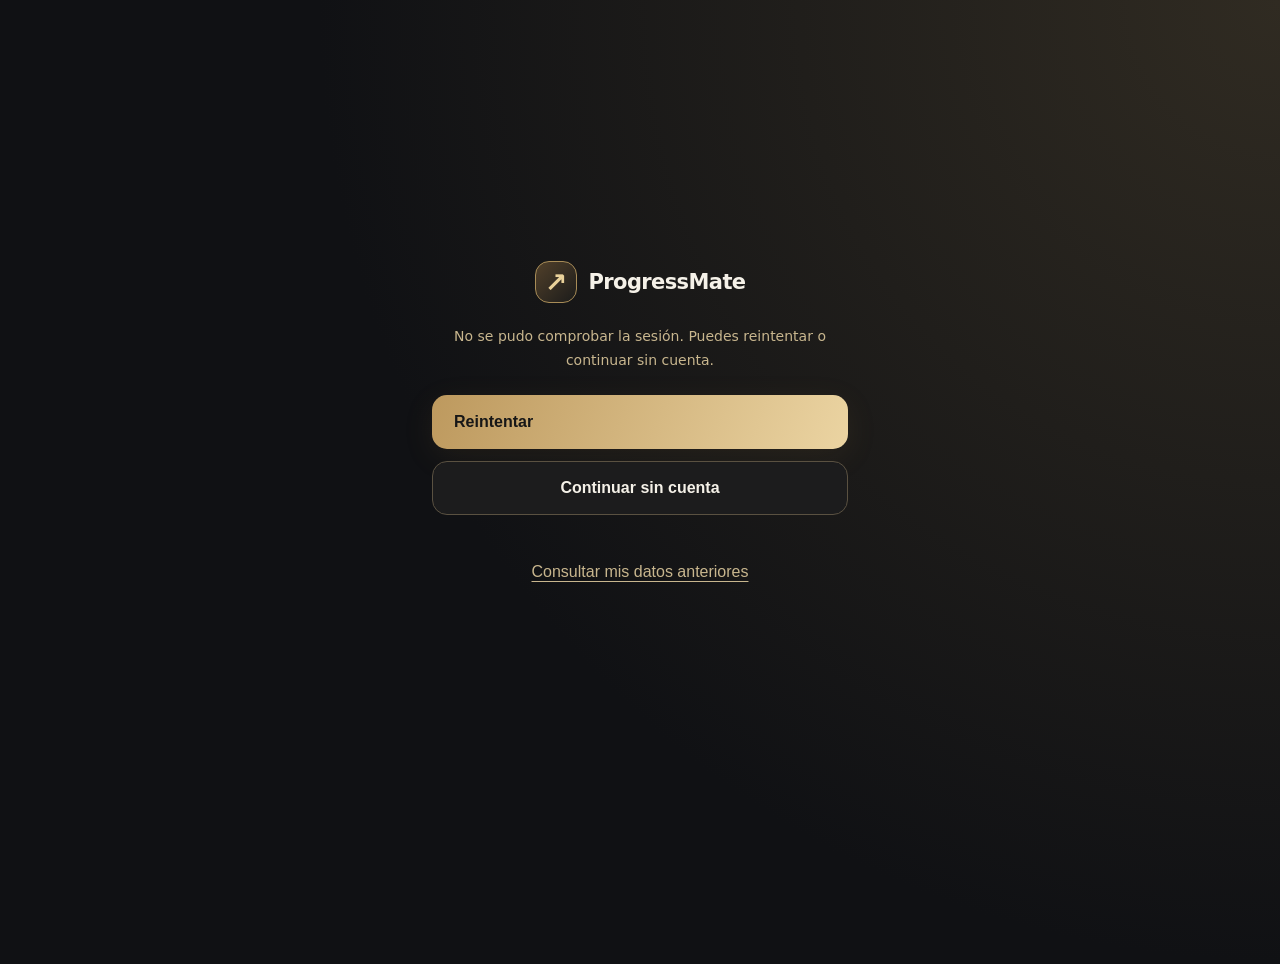
==== mi_progreso_diario.html @ 81c8f448 "v0.17.2 Comprobar sesión antes de mostrar la bienvenida" ====
<!DOCTYPE html>
<html lang="es">
<head>
  <meta charset="UTF-8">
  <meta name="viewport" content="width=device-width, initial-scale=1, viewport-fit=cover">
  <title>Mi progreso diario 🚀 — Hábitos y objetivos</title>
  <meta name="theme-color" content="#101114">
  <meta name="apple-mobile-web-app-capable" content="yes">
  <meta name="apple-mobile-web-app-title" content="Mi Progreso Diario">
  <link rel="manifest" href="./manifest.webmanifest">
  <link rel="apple-touch-icon" sizes="180x180" href="./icons/apple-touch-icon.png">
  <link rel="icon" type="image/png" sizes="192x192" href="./icons/icon-192.png">
  <script src="./user-storage.js"></script>
  <script src="./migration-ui.js" defer></script>
  <script src="./habit-sync.js" defer></script>
  <script src="./pwa.js" defer></script>
  <style>
    :root {font-family: system-ui,-apple-system,BlinkMacSystemFont,"Segoe UI",sans-serif;color-scheme:dark; background:#0b1220;color:#edf2ff}
    * {box-sizing:border-box} body{margin:0;min-height:100vh;background:radial-gradient(circle at top right,#1c3155 0%,#0b1220 55%);padding:36px 16px} main{max-width:700px;margin:auto}
    .eyebrow{color:#ffcc00;letter-spacing:.13em;text-transform:uppercase;font-size:12px;font-weight:700} h1{font-size:clamp(28px,5vw,42px);margin:6px 0 8px} .sub{color:#a9b7ce;margin:0 0 24px} .card{background:#141f34;border:1px solid #293954;border-radius:20px;padding:22px;margin-bottom:18px;box-shadow:0 16px 40px #0002}
    .head{display:flex;align-items:center;justify-content:space-between;gap:12px;flex-wrap:wrap} h2{font-size:18px;margin:0 0 14px} .big{font-size:30px;font-weight:800;margin:6px 0} .muted{color:#a9b7ce;font-size:14px}.track{height:10px;background:#2c3a53;border-radius:100px;overflow:hidden;margin-top:16px}.fill{height:100%;width:0;background:linear-gradient(90deg,#3ecf9b,#6fcaff);transition:width .2s} .habit{display:flex;gap:12px;align-items:center;padding:14px 0;border-bottom:1px solid #293954}.habit:last-child{border-bottom:0}.habit label{flex:1;display:flex;align-items:center;gap:12px;cursor:pointer}.habit input{width:21px;height:21px;accent-color:#4adead;cursor:pointer}.habit.done .habit-name{text-decoration:line-through;color:#8fa2b7} button{border:0;border-radius:11px;padding:11px 15px;font-weight:650;cursor:pointer;background:#65dfb4;color:#092619}button:hover{filter:brightness(1.07)}button.delete{background:#253450;color:#c0cfdf;padding:6px 10px} form{display:flex;gap:9px;margin-top:17px}input[type=text],textarea{width:100%;background:#0b1629;color:#edf2ff;border:1px solid #385072;border-radius:11px;padding:12px;font:inherit;outline-offset:2px}textarea{min-height:108px;resize:vertical} .empty{color:#b5c2d2;padding:12px 0}.footer{color:#8293ac;font-size:12px;line-height:1.6;margin-top:18px}@media(max-width:420px){form{flex-direction:column}}
  
/* DISEÑO PREMIUM - FOUNDER EDITION */

:root {
  background: #101114;
  color: #F5F1E8;
}

body {
  background: radial-gradient(
    circle at top right,
    #302B22 0%,
    #101114 60%
  );
}

.card {
  background: #1C1E22;
  border: 1px solid #36332C;
  border-radius: 22px;
  box-shadow: 0 18px 45px #0006;
}

.eyebrow {
  color: #DCC08B;
}

.sub, .muted {
  color: #ACA69D;
}

.big {
  color: #E9D19A;
}

.track {
  background: #34332F;
}

.fill {
  background: linear-gradient(90deg, #AA854E, #E9D19A);
}

.habit {
  border-bottom-color: #36332C;
}

.habit input {
  accent-color: #DCC08B;
}

button {
  background: #DCC08B;
  color: #171717;
}

button.delete {
  background: #303136;
  color: #E7DFD0;
}

input[type=text], textarea {
  background: #121418;
  border-color: #514A3D;
  color: #F5F1E8;
}

.footer {
  color: #ACA69D;
}

  
/* Felicitación premium */
#felicitacion {
  background: #242119;
  color: #DCC08B;
  border: 1px solid #AA854E;
  border-radius: 16px;
  padding: 20px;
  margin-top: 20px;
  font-weight: bold;
  text-align: center;
}

#felicitacion[hidden] {
  display: none;
}

/* Vistas y navegación móvil */
[hidden] { display: none !important; }
body { padding-bottom: calc(120px + env(safe-area-inset-bottom, 0px)); }
.view-title { color: #E9D19A; font-size: 22px; margin: 0 0 18px; }
.version-label { display:table; max-width:100%; margin:0 0 14px; padding:6px 11px; border:1px solid #514A3D; border-radius:100px; background:#1C1E22; color:#DCC08B; font-size:12px; line-height:1.5; }
.habit label { min-width: 0; }
.habit-name { overflow-wrap: anywhere; }
.habit input { flex-shrink: 0; }
button.delete { min-height: 44px; flex-shrink: 0; }
input[type=text], textarea { font-size: 16px; min-width: 0; }
button:focus-visible { outline: 2px solid #E9D19A; outline-offset: 4px; }
.bottom-nav {
  position: fixed;
  bottom: 0;
  left: 0;
  right: 0;
  z-index: 10;
  background: #17181C;
  border-top: 1px solid #514A3D;
  padding: 8px 8px calc(8px + env(safe-area-inset-bottom, 0px));
  box-shadow: 0 -8px 30px #0004;
}
.nav-items { max-width: 700px; margin: auto; display: grid; grid-template-columns: repeat(4, minmax(0, 1fr)); gap: 4px; }
.nav-button {
  display: flex;
  flex-direction: column;
  align-items: center;
  justify-content: center;
  gap: 5px;
  min-height: 60px;
  padding: 8px 2px;
  font: inherit;
  font-size: 12px;
  background: transparent;
  color: #ACA69D;
}
.nav-button[aria-current="page"] { background: #30291D; color: #E9D19A; box-shadow: inset 0 0 0 1px #AA854E; }
.nav-icon { width: 22px; height: 22px; fill: none; stroke: currentColor; stroke-width: 1.8; stroke-linecap: round; stroke-linejoin: round; }
.coming-soon { text-align: center; padding: 36px 22px; }
.coming-soon p { line-height: 1.6; }
.week-controls { display:flex; flex-wrap:wrap; gap:8px; margin:16px 0; }
.week-controls button { min-height:44px; background:#303136; color:#E7DFD0; }
.week-controls button:disabled { opacity:.4; cursor:default; }
.week-controls #currentWeek { border:1px solid #AA854E; color:#E9D19A; }
.week-range { margin:0; color:#ACA69D; font-size:14px; }
.week-chart { display:grid; grid-template-columns:repeat(7,minmax(0,1fr)); gap:4px; }
.week-day { min-width:0; padding:8px 2px; background:transparent; color:#ACA69D; font:inherit; font-size:12px; border:1px solid transparent; }
.week-day[aria-pressed="true"] { background:#29251D; border-color:#AA854E; }
.week-day.is-today .day-name { color:#E9D19A; text-decoration:underline; text-underline-offset:4px; }
.day-value,.day-name,.day-number { display:block; }
.day-value { color:#E9D19A; font-weight:700; margin-bottom:8px; font-size:11px; }
.day-number { margin-top:5px; font-size:11px; }
.week-column { display:flex; align-items:flex-end; height:120px; max-width:30px; margin:0 auto 10px; background:#121418; border-bottom:1px solid #514A3D; border-radius:6px 6px 0 0; overflow:hidden; }
.week-bar { display:block; width:100%; background:linear-gradient(0deg,#AA854E,#E9D19A); border-radius:5px 5px 0 0; }
.week-day.is-zero .week-column { border-bottom:3px solid #DCC08B; }
.week-day.is-missing .week-column { border:1px dashed #69645C; }
.week-day.is-empty .week-column { background:repeating-linear-gradient(135deg,#121418 0 5px,#34332F 5px 7px); }
.week-day.is-future .week-column { background:transparent; border-bottom-style:dotted; }
.week-day.is-future .day-value { color:#ACA69D; }
.week-legend { font-size:12px; color:#ACA69D; line-height:1.7; margin:16px 0; }
.week-detail { background:#121418; border:1px solid #36332C; border-radius:14px; padding:16px; line-height:1.6; }
.week-detail p { margin:4px 0; }
.week-detail .detail-date { color:#E9D19A; font-weight:700; }
.pwa-update { background:#242119; border:1px solid #AA854E; border-radius:14px; padding:16px; margin-bottom:20px; }
.pwa-update p { margin:0 0 12px; line-height:1.5; }
@media(max-width:420px) {
  body { padding-top: 24px; }
  .card { padding: 18px; }
}


/* Fase 2: resumen y navegación; sin rediseñar Hábitos. */
body { padding-top:calc(16px + env(safe-area-inset-top,0px)); padding-left:max(16px,env(safe-area-inset-left,0px)); padding-right:max(16px,env(safe-area-inset-right,0px)); }
.app-header h1 { font-size:18px; margin:0 0 12px; color:#DCC08B; }
.global-save-status { margin:0 0 14px; padding:10px 12px; border:1px solid #514A3D; border-radius:10px; color:#D9D2C5; font-size:13px; line-height:1.6; overflow-wrap:anywhere; }
.dashboard-greeting { font-size:clamp(24px,5vw,32px); font-weight:750; margin:8px 0; }
.dashboard-grid { display:grid; gap:16px; }
.dashboard-grid > .card { margin:0; min-width:0; padding:20px; }
.dashboard-grid button { min-height:44px; }
.dashboard-pending { padding-left:20px; line-height:1.8; overflow-wrap:anywhere; }
.dashboard-goal { white-space:pre-wrap; overflow-wrap:anywhere; line-height:1.6; }
.secondary-action { background:#303136; color:#E9D19A; border:1px solid #514A3D; }
.goal-editor { margin-top:16px; }
.goal-editor summary { cursor:pointer; padding:12px 0; color:#DCC08B; }
.goal-editor label { display:block; margin:12px 0; }
.bottom-nav { padding-left:max(8px,env(safe-area-inset-left,0px)); padding-right:max(8px,env(safe-area-inset-right,0px)); }
.view-title:focus { outline:none; }
@media(min-width:760px) { main { max-width:960px; } .app-view:not(#inicio) { max-width:700px; margin-inline:auto; } .dashboard-grid { grid-template-columns:repeat(2,minmax(0,1fr)); } }
@media(prefers-reduced-motion:reduce) { .fill { transition:none; } }

/* Fase 3: controles persistentes y estados claros, en el orden guardado. */
#habitsList { display:grid; gap:10px; }
#habitsList .habit { padding:10px 12px; border:1px solid #514A3D; border-radius:14px; background:#17191D; gap:10px; }
#habitsList .habit.done { background:#242119; border-color:#AA854E; }
#habitsList .habit label { min-height:48px; }
#habitsList .habit input { width:30px; height:30px; margin:7px; }
.habit-copy { display:flex; flex-direction:column; gap:4px; min-width:0; }
#habitsList .habit-name { font-size:15px; line-height:1.45; color:#F5F1E8; }
#habitsList .done .habit-name { text-decoration:none; color:#D9D2C5; }
.habit-state { color:#DCC08B; font-size:12px; line-height:1.4; }
#habitsList .delete { min-width:64px; min-height:44px; padding:8px; font-size:12px; background:transparent; border:1px solid #514A3D; color:#C9C2B6; }
#habitsList [aria-busy="true"] .habit-state { color:#D9D2C5; }
.habit-feedback { min-height:22px; color:#DCC08B; font-size:13px; line-height:1.6; }
#habitForm { display:grid; grid-template-columns:minmax(0,1fr) auto; gap:10px; padding-top:12px; border-top:1px solid #36332C; }
.habit-add-label { grid-column:1 / -1; font-size:14px; color:#D9D2C5; }
#habitForm input,#habitForm button { min-height:48px; }
.habits-summary .big { font-size:26px; }
.habit-just-completed { animation:habit-confirm .3s ease-out; }
@keyframes habit-confirm { from { box-shadow:0 0 0 2px #DCC08B; } to { box-shadow:0 0 0 0 transparent; } }
@media(prefers-reduced-motion:reduce) { .habit-just-completed { animation:none; } }
@media(max-width:380px) { #habitForm { grid-template-columns:minmax(0,1fr); } #habitsList .habit { padding:8px; gap:6px; } #habitsList .habit input { margin:7px 3px; } }

/* Inicio compacto: el contenido crece y desplaza con zoom o texto ampliado. */
.dashboard-heading,.dashboard-welcome { display:flex; align-items:center; justify-content:space-between; flex-wrap:wrap; gap:6px 12px; }
#inicio .dashboard-heading { margin:0 0 8px; }
#inicio .view-title { margin:0; font-size:18px; }
#inicio .version-label { margin:0; padding:3px 8px; }
#inicio .dashboard-greeting { margin:0; font-size:22px; }
#inicio .dashboard-welcome { margin-bottom:12px; }
#inicio .sub { margin:0; font-size:13px; line-height:1.5; }
#inicio .dashboard-grid { gap:10px; }
#inicio .dashboard-grid > .card { padding:14px; }
#inicio .dashboard-icon { width:18px; height:18px; vertical-align:middle; margin-right:6px; }
#inicio .dashboard-grid h2 { margin:0 0 6px; font-size:16px; line-height:1.4; }
#inicio .dashboard-grid p { margin:6px 0; line-height:1.5; overflow-wrap:anywhere; }
#inicio .dashboard-grid button { min-height:44px; font-size:14px; padding:10px 12px; white-space:normal; overflow-wrap:anywhere; }
#inicio .dashboard-today { display:grid; grid-template-columns:minmax(0,1fr) auto; align-items:center; gap:8px 12px; }
#inicio .dashboard-today .big { font-size:24px; line-height:1.3; margin:0; }
#inicio .dashboard-percent { color:#E9D19A; font-size:24px; font-weight:750; }
#inicio .dashboard-today .track { grid-column:1 / -1; margin:0; height:8px; }
#inicio .pending-disclosure { flex:1 1 140px; min-width:0; }
#inicio summary { cursor:pointer; min-height:44px; padding:8px 0; color:#E9D19A; line-height:1.5; }
#inicio summary h2 { display:inline; }
#inicio .dashboard-hint { display:block; font-size:12px; color:#ACA69D; }
#inicio .goal-editor { margin:0; }
#inicio .goal-editor:not([open]) > summary { display:none; }
#inicio .dashboard-recent { grid-column:1 / -1; }
body:has(#inicio:not([hidden])) #savedStatus:not(.is-error) { margin-bottom:8px; padding:0; border:0; background:transparent; font-size:13px; }
@media(max-width:759px) {
  #inicio .dashboard-grid { grid-template-columns:repeat(2,minmax(0,1fr)); }
  #inicio .dashboard-today,#inicio .dashboard-pending-card { grid-column:1 / -1; }
  #inicio .dashboard-objective button { width:100%; }
  #inicio .dashboard-objective:has(details[open]) { grid-column:1 / -1; }
}
@media(max-width:359px) {
  #inicio .dashboard-grid { grid-template-columns:minmax(0,1fr); }
  #inicio .dashboard-heading,#inicio .dashboard-welcome { align-items:flex-start; }
}
@media(max-height:500px) and (orientation:landscape) {
  #inicio .dashboard-grid { grid-template-columns:repeat(2,minmax(0,1fr)); }
  #inicio .dashboard-grid > .card { grid-column:auto; }
  #inicio .dashboard-recent,#inicio .dashboard-objective:has(details[open]) { grid-column:1 / -1; }
}
</style>
  <link rel="stylesheet" href="./comunidad.css">
  <script src="./comunidad-datos.js" defer></script>
  <script src="./perfil-datos.js" defer></script>
  <script src="./comunidad.js" defer></script>

  <script src="./descubrir.js" defer></script>
  <link rel="stylesheet" href="./perfil.css">
  <script src="./perfil-foto.js" defer></script>
  <script src="./perfil.js" defer></script>
  <link rel="stylesheet" href="./account.css">
</head>
<body>
<section id="auth-boot" class="auth-boot" aria-label="Inicio de ProgressMate">
 <div class="welcome-brand"><span class="welcome-mark" aria-hidden="true">↗</span> ProgressMate</div>
 <span id="auth-boot-spinner" class="auth-boot-spinner" aria-hidden="true"></span>
 <p id="auth-boot-status" role="status" aria-live="polite">Comprobando sesión…</p>
 <div id="auth-boot-actions" class="welcome-actions" hidden>
  <button id="auth-boot-retry" type="button">Reintentar</button>
  <button id="auth-boot-guest" type="button" class="welcome-secondary">Continuar sin cuenta</button>
  <button id="auth-boot-legacy" type="button" class="welcome-guest">Consultar mis datos anteriores</button>
 </div>
 <noscript>Activa JavaScript para comprobar tu sesión y abrir ProgressMate.</noscript>
</section>
<section id="welcome-panel" class="welcome" aria-labelledby="welcome-title" hidden>
 <div class="welcome-brand"><span class="welcome-mark" aria-hidden="true">↗</span> ProgressMate</div>
 <div class="welcome-content">
 <p class="eyebrow">Cada día cuenta</p><h1 id="welcome-title">Tu progreso empieza aquí.</h1>
 <p class="welcome-description">Organiza tus hábitos, construye disciplina y conecta con emprendedores y personas que comparten tu mentalidad.</p>
 <div class="welcome-actions"><button id="welcome-signup" type="button">Crear cuenta <span aria-hidden="true">↗</span></button><button id="welcome-signin" type="button" class="welcome-secondary">Iniciar sesión</button></div>
 <button id="welcome-guest" type="button" class="welcome-guest">Continuar explorando sin cuenta</button>
 <button id="welcome-legacy" type="button" class="welcome-guest">Ver mis hábitos anteriores</button>
 <p class="welcome-note">Los datos anteriores siguen en este dispositivo. Puedes consultarlos y exportarlos antes de decidir si los incorporas a una cuenta.</p>
 </div><p class="welcome-footer">HÁBITOS · DISCIPLINA · PROPÓSITO</p>
</section>
<div id="application-shell" hidden>
<aside id="sync-panel" class="card" aria-label="Sincronización de hábitos">
 <p id="sync-status" role="status" aria-live="polite">Guardado en este dispositivo. Inicia sesión para sincronizar.</p>
 <button id="sync-retry" type="button">Sincronizar ahora</button>
 <section id="sync-review" hidden><h3>Confirma las eliminaciones</h3><p id="sync-review-summary"></p><p>La operación todavía no se ha aplicado en Cloud. Exporta antes tus datos si tienes dudas.</p><label><input id="sync-review-consent" type="checkbox">Confirmo que estas eliminaciones son intencionadas.</label><button id="sync-review-accept" type="button" disabled>Confirmar eliminaciones y reintentar</button></section>
 <section id="sync-conflict" hidden><h3>Hay cambios en otro dispositivo</h3><p>No se ha reemplazado ninguna versión. La versión local permanece disponible y la remota no se modificará.</p><p id="sync-conflict-summary"></p><button id="sync-export" type="button">Exportar ambas versiones</button><label><input id="sync-consent" type="checkbox">Conservar la versión remota y archivar mis cambios locales para revisarlos.</label><button id="sync-accept" type="button" disabled>Usar remota y archivar local</button><p>Después puedes volver a aplicar los cambios que necesites. No se combinan listas automáticamente para evitar resucitar hábitos eliminados.</p></section>
<details><summary>Recuperar una versión anterior</summary><p>Se conservan como máximo 10 versiones anteriores y hasta 30 días. Restaurar crea una revisión nueva; no rebobina la sincronización. Exporta tus datos antes si necesitas una copia duradera.</p><button id="sync-versions" type="button">Consultar mis versiones</button><label>Versión<select id="sync-version"></select></label><label><input id="sync-restore-consent" type="checkbox">Confirmo que quiero recuperar la versión seleccionada.</label><button id="sync-restore" type="button">Recuperar versión</button></details>
</aside>
<main>
  <aside id="pwaUpdate" class="pwa-update" aria-label="Actualización de la aplicación" hidden>
    <p id="pwaUpdateMessage" role="status">Nueva versión disponible. Puedes actualizar cuando termines.</p>
    <button type="button" id="pwaUpdateButton">Actualizar</button>
  </aside>
  <header class="app-header"><h1>Mi Progreso Diario</h1></header>
  <p class="global-save-status" id="savedStatus" role="status">Comprobando datos guardados…</p>
  <section id="inicio" class="app-view" aria-labelledby="inicioTitle">
    <div class="dashboard-heading"><h2 id="inicioTitle" class="view-title" tabindex="-1">Inicio</h2><p class="version-label">Mi Progreso Diario · v0.17.2</p></div>
    <div class="dashboard-welcome"><p id="greeting" class="dashboard-greeting"></p><p class="sub" id="dateLabel"></p></div>
    <div class="dashboard-grid">
      <section class="card dashboard-today" aria-labelledby="todayTitle">
        <div class="dashboard-today-copy"><h2 id="todayTitle">Progreso de hoy</h2><div class="big" id="progressLabel">Comprobando progreso…</div></div>
        <span class="muted dashboard-percent" id="percentage">—</span>
        <div class="track" role="progressbar" aria-label="Progreso de hábitos" aria-valuemin="0" aria-valuemax="100" aria-valuenow="0" id="progress" hidden><div class="fill" id="progressBar"></div></div>
      </section>
      <section class="card dashboard-pending-card" aria-labelledby="pendingTitle">
        <div class="head"><details class="pending-disclosure"><summary><h2 id="pendingTitle">Pendientes de hoy</h2><span class="dashboard-hint">Ver resumen</span></summary><ul id="pendingHabits" class="dashboard-pending"></ul></details><button type="button" id="viewAllHabits" class="secondary-action">Ir a Hábitos</button></div>
        <p id="pendingStatus" class="muted"></p>
      </section>
      <section class="card dashboard-objective" aria-labelledby="goalTitle">
        <h2 id="goalTitle"><svg class="nav-icon dashboard-icon" viewBox="0 0 24 24" aria-hidden="true"><path d="M4 21V3m0 1h14l-3 4 3 4H4"/></svg>Objetivo semanal</h2>
        <p id="goalCompactPreview" class="muted"></p>
        <details id="goalEditor" class="goal-editor"><summary>Ver objetivo</summary>
          <p id="goalPreview" class="dashboard-goal"></p>
          <label for="weeklyGoal">Mi objetivo de esta semana</label>
          <textarea id="weeklyGoal" maxlength="1000" placeholder="¿Qué quieres conseguir esta semana?"></textarea>
        </details>
        <button type="button" id="editGoal" class="secondary-action">Ver o editar</button>
      </section>
      <section class="card" aria-labelledby="homePodcastsTitle"><h2 id="homePodcastsTitle">Podcasts</h2><p class="muted">Un espacio para escuchar ideas y encontrar inspiración.</p><button type="button" class="secondary-action" id="homePodcasts">Explorar Podcasts</button></section>
      <details id="recentActivity" class="card dashboard-recent" hidden>
        <summary><h2 id="recentTitle">Actividad reciente</h2></summary><p id="recentSummary" class="muted"></p>
      </details>
    </div>
  </section>
  <section id="habitos" class="app-view" aria-labelledby="habitosTitle" hidden>
    <h2 id="habitosTitle" class="view-title">Hábitos</h2>
    <section class="card habits-summary" aria-labelledby="habitsSummaryTitle">
      <div class="head"><h2 id="habitsSummaryTitle">Tu progreso de hoy</h2><span id="habitsPercentage" class="muted">—</span></div>
      <p id="habitsProgressLabel" class="big">Comprobando progreso…</p>
      <div id="habitsProgress" class="track" role="progressbar" aria-label="Progreso diario de hábitos" aria-valuemin="0" aria-valuemax="100" aria-valuenow="0" hidden><div id="habitsProgressBar" class="fill"></div></div>
      <p id="habitsSummaryStatus" class="muted"></p>
    </section>
  <section class="card">
    <h2>Mis hábitos diarios</h2>
    <div id="habitsList" aria-label="Hábitos en su orden habitual"></div>
    <p id="habitFeedback" class="habit-feedback" role="status" aria-atomic="true"></p>
    
<div id="felicitacion" role="status" hidden>
  🏆 ¡Objetivos del día completados!
  Has cumplido todos tus hábitos.
  ¡Persigue tus sueños!
</div>

    <form id="habitForm">
      <label for="newHabit" class="habit-add-label">Añadir un hábito diario</label>
      <input id="newHabit" type="text" maxlength="65" placeholder="Ej.: Aprender programación 20 min" aria-label="Nuevo hábito" required>
      <button type="submit">+ Añadir</button>
    </form>
  </section>
  <section class="card" aria-labelledby="weekTitle">
    <h2 id="weekTitle">Tu semana</h2>
    <p class="week-range" id="weekRange"></p>
    <div class="week-controls" role="group" aria-label="Elegir semana">
      <button type="button" id="previousWeek" aria-label="Ver semana anterior">← Anterior</button>
      <button type="button" id="nextWeek" aria-label="Ver semana siguiente">Siguiente →</button>
      <button type="button" id="currentWeek">Semana actual</button>
    </div>
    <div id="weekChart" class="week-chart" role="group" aria-label="Cumplimiento diario de lunes a domingo"></div>
    <p class="week-legend">0 %: ningún hábito completado · —: sin registro · S/H: sin hábitos · ···: día futuro. Hoy aparece subrayado y está en curso.</p>
    <div id="weekDetail" class="week-detail" aria-live="polite" aria-atomic="true"></div>
  </section>
  </section>
  <section id="podcasts" class="app-view" aria-labelledby="podcastsTitle" hidden>
    <h2 id="podcastsTitle" class="view-title">Podcasts</h2><button type="button" id="podcastsBack" class="secondary-action">Volver a Inicio</button>
    <div class="card coming-soon">
      <p class="eyebrow">Próximamente</p>
      <p class="muted">Un espacio para escuchar ideas que te ayuden a crecer.</p>
    </div>
  </section>
  <section id="comunidad" class="app-view" aria-labelledby="comunidadTitle" hidden>
    <p class="eyebrow">Ideas que conectan</p>
    <h2 id="comunidadTitle" class="view-title">Descubrir</h2>
    <p class="sub">Ideas para avanzar. Personas con las que conectar.</p>
    <div class="discover-switch" role="group" aria-label="Secciones de Descubrir">
      <button type="button" id="discover-feed-button" aria-controls="discover-feed" aria-pressed="true">Para ti</button>
      <button type="button" id="discover-people-button" aria-controls="discover-people" aria-pressed="false">Personas</button>
    </div>
    <section id="discover-feed" aria-labelledby="discoverFeedTitle">
      <h3 id="discoverFeedTitle">Para ti</h3>
      <div id="discoverFeed" class="editorial-feed"></div>
      <div id="discoverFeedEmpty" class="card cloud-feed-empty" role="status"><span aria-hidden="true">✦</span><h3>Tu próxima conexión empieza aquí</h3><p>Aquí aparecerán las publicaciones de la comunidad.</p><p class="muted">Mientras tanto, descubre personas que también están construyendo su camino.</p><button type="button" id="cloud-explorePeople">Explorar Personas</button></div>
    </section>
    <section id="discover-people" aria-labelledby="discoverPeopleTitle" hidden>
    <h3 id="discoverPeopleTitle">Personas</h3>
  <section class="card">
    <h2>Encuentra a tu próxima conexión</h2>
    <form id="cloud-findProfile" class="account-form" novalidate>
      <label>Alias<input id="cloud-findAlias" autocapitalize="none" spellcheck="false" aria-describedby="cloud-searchHint cloud-publicProfileText" minlength="3" maxlength="30" required autocomplete="off"></label>
      <button type="submit">Buscar perfil</button>
    </form>
    <p class="muted"><span id="cloud-searchHint">Escribe al menos 3 caracteres del alias. Si la búsqueda parcial aún no está habilitada, se consultará únicamente el alias exacto.</span></p>
  </section>
  <section class="card" id="cloud-publicProfile" hidden>
    <h2>Resultados reales</h2><p id="cloud-publicProfileText" role="status" aria-live="polite"></p><div id="cloud-publicResults" class="cloud-people-list"></div>
  </section>

    <p class="community-notice">La búsqueda por alias consulta perfiles reales publicados. Los ejemplos DEMO de abajo son ficticios y están separados de los resultados reales.</p>
    <p><button type="button" id="communityDemoToggle" aria-pressed="false">Ver ejemplos DEMO</button></p>
    <label for="communitySearch">Filtrar ejemplos DEMO por interés, proyecto o ciudad</label>
    <input type="search" id="communitySearch" placeholder="Prueba: diseño, Valencia…" autocomplete="off">
    <p id="communityCount" class="muted" role="status" aria-live="polite"></p>
    <div id="communityGrid" class="community-grid"></div>
    <p id="communityEmpty" class="card" hidden>Todavía no hay perfiles públicos disponibles.</p>
    <noscript><p>Activa JavaScript para explorar ejemplos ficticios DEMO.</p></noscript>
    </section>
    <dialog id="communityProfile" aria-labelledby="communityProfileTitle">
      <button type="button" id="communityClose">Cerrar perfil</button>
      <div id="communityDetail"></div>
    </dialog>
  </section>
  <section id="perfil" class="app-view" aria-labelledby="perfilTitle" hidden>
    <p class="eyebrow">Tu espacio</p><h2 id="perfilTitle" class="view-title">Mi perfil</h2>
    <p class="community-notice">Perfil local y privado en este navegador. No se publica en Descubrir ni crea una cuenta. Borrar los datos del navegador puede eliminarlo.</p>
    <div id="profileDisplay">
      <button type="button" id="cloud-openSettings" class="secondary-action cloud-settings-link">Configuración</button>
      <section class="card profile-preview" aria-label="Tu perfil privado"><div id="profilePreview"></div><p id="cloud-profileSummary" class="muted">Sin alias público vinculado.</p><button type="button" id="profileEdit">Editar perfil</button><p id="profileDisplayStatus" role="status" aria-live="polite"></p></section>
    </div>
    <div id="profileEditor" hidden>
      <h3 id="profileEditorTitle" tabindex="-1">Editar perfil</h3>
      <form id="profileForm" class="card" aria-label="Editar mi perfil">
        <div class="profile-field"><label for="profilePhoto">Fotografía privada (opcional)</label><input type="file" id="profilePhoto" accept="image/jpeg,image/png,image/webp"><p class="muted">JPEG, PNG o WebP, hasta 10 MB. Se comprime y guarda solo en este dispositivo.</p><div id="profilePhotoPreview" aria-live="polite"></div><button type="button" id="profilePhotoRemove" class="secondary-action">Eliminar fotografía</button></div>
<div class="profile-field"><label for="profile-alias">Nombre visible</label><input type="text" id="profile-alias" name="alias" maxlength="60" required></div>
<div class="profile-field"><label for="profile-avatar">Avatar opcional (iniciales o emoji)</label><input type="text" id="profile-avatar" name="avatar" maxlength="8"></div>
<fieldset id="cloud-privacy" class="cloud-privacy" disabled aria-describedby="cloud-privacyHelp cloud-privacyStatus">
 <legend>Visibilidad de tu cuenta</legend>
 <div class="cloud-privacy-track" id="cloud-privacyTrack" data-public="false">
  <span class="cloud-privacy-thumb" aria-hidden="true"></span>
  <input type="radio" name="cloud-visibility" id="cloud-visibilityPublic" value="public"><label for="cloud-visibilityPublic">Pública</label>
  <input type="radio" name="cloud-visibility" id="cloud-visibilityPrivate" value="private" checked><label for="cloud-visibilityPrivate">Privada</label>
 </div>
 <input id="cloud-publishProfile" type="checkbox" hidden>
 <p id="cloud-privacyHelp">Privada: tu perfil no aparece en las búsquedas públicas.</p>
</fieldset>
<p id="cloud-privacyStatus" class="muted" role="status" aria-live="polite">Inicia sesión para gestionar tu visibilidad. Tus datos locales siguen disponibles.</p>

<div class="profile-field"><label for="profile-bio">Breve descripción</label><textarea id="profile-bio" name="bio" maxlength="300" rows="3"></textarea></div>
<div class="profile-field"><label for="profile-city">Ciudad aproximada (opcional)</label><input type="text" id="profile-city" name="city" maxlength="80"></div>
<div class="profile-field"><label for="profile-occupation">Ocupación o actividad profesional</label><input type="text" id="profile-occupation" name="occupation" maxlength="120"></div>
<div class="profile-field"><label for="profile-interests">Intereses y habilidades</label><textarea id="profile-interests" name="interests" maxlength="200" rows="3"></textarea></div>
<div class="profile-field"><label for="profile-project">Proyecto actual</label><input type="text" id="profile-project" name="project" maxlength="120"></div>
<div class="profile-field"><label for="profile-learning">Qué estás construyendo o aprendiendo</label><textarea id="profile-learning" name="learning" maxlength="500" rows="3"></textarea></div>
<div class="profile-field"><label for="profile-goal">Objetivo personal o profesional</label><textarea id="profile-goal" name="goal" maxlength="300" rows="3"></textarea></div>
        <div class="profile-field"><label for="profile-links">Enlaces públicos voluntarios</label><textarea id="profile-links" name="links" maxlength="2000" rows="4" placeholder="https://… (uno por línea, hasta 5)" aria-describedby="profileLinksHint"></textarea><p class="muted" id="profileLinksHint">Instagram, YouTube, X, LinkedIn o tu proyecto. Solo direcciones HTTPS completas, sin credenciales.</p></div>
        <p id="profileStatus" role="status" aria-live="polite"></p><div class="profile-actions"><button type="submit" id="profileSave">Guardar cambios</button><button type="button" id="profileCancel" class="secondary-action">Cancelar sin guardar</button></div>
      </form>
    <form id="cloud-profileForm" class="account-form card" novalidate hidden>
      <h3>Perfil público opcional</h3>
      <p id="cloud-aliasHint" class="muted">De 3 a 30 caracteres: letras minúsculas, números y guion bajo (_). Ejemplo: ana_2026.</p>
      <label>Alias público<input aria-describedby="cloud-aliasHint cloud-editorStatus" autocapitalize="none" spellcheck="false" id="cloud-profileAlias" type="text" minlength="3" maxlength="30" required autocomplete="off"></label>
      <input id="cloud-displayName" type="hidden">
      <p class="muted">Al guardar la visibilidad se enviarán únicamente el alias y el nombre visible escrito arriba. La foto y el resto de tu información siguen en este dispositivo.</p>

      <p class="muted">Tu perfil es privado por defecto. Desmarca la opción y guarda para ocultarlo. Nunca se publican tu email, hábitos, historial ni estadísticas.</p>
      <p id="cloud-editorStatus" role="status" aria-live="polite"></p>
      <button type="submit" disabled>Guardar perfil y visibilidad</button>
      <a id="cloud-publicLink" hidden>Ver perfil público</a>
    </form>
    <p id="cloud-editorGuest" class="muted">Para gestionar tu alias público, inicia sesión desde Configuración.</p>
    </div>
    <noscript>Activa JavaScript para editar tu perfil local.</noscript>


  </section>
  <section id="public-person" class="app-view" aria-labelledby="public-personTitle" hidden><button type="button" id="cloud-backPerson">← Volver a Personas</button><h2 id="public-personTitle" tabindex="-1">Perfil público</h2><div id="cloud-personContent" class="card" aria-live="polite"></div></section>
  <section id="settings" class="app-view" hidden aria-labelledby="settingsTitle">
    <button type="button" id="cloud-backSettings" class="secondary-action">← Mi perfil</button>
    <h2 id="settingsTitle" tabindex="-1">Configuración</h2>
  <section id="legacy-settings" class="card legacy-settings" hidden aria-labelledby="legacy-settings-title">
    <h3 id="legacy-settings-title">Datos de este dispositivo</h3>
    <p id="migration-notice" class="muted" role="status" hidden></p>
    <button id="migration-open" type="button" class="secondary-action" hidden>Revisar datos pendientes</button>
    <details id="legacy-tools"><summary>Consultar o exportar datos anteriores</summary>
      <p class="muted">Consulta de solo lectura. Los originales se conservan aunque ya se hayan incorporado a una cuenta.</p>
      <button id="profile-legacy" type="button" class="secondary-action">Consultar datos anteriores de este dispositivo</button>
      <button id="migration-archives" type="button" class="secondary-action">Exportar archivos de importación de mi cuenta</button>
    </details>
    <section id="migration-panel" hidden aria-labelledby="migration-title">
      <h3 id="migration-title">Revisar importación</h3>
      <p id="migration-summary" role="status"></p>
      <button id="migration-backup" type="button">Exportar respaldo</button>
      <label class="migration-consent"><input id="migration-consent" type="checkbox">Confirmo que estos datos me pertenecen y quiero incorporarlos a la cuenta iniciada.</label>
      <button id="migration-import" type="button" disabled>Incorporar sin reemplazar datos</button>
    </section>
    <p id="migration-result" class="muted" role="status" aria-live="polite"></p>
  </section>
  <section class="card" id="cloud-account">
    <h2>Cuenta y seguridad</h2>
    <p id="cloud-sessionLabel">Sin cuenta: puedes seguir usando tus hábitos.</p>
    <p id="cloud-accountStatus" class="account-status muted" role="status">Preparando cuenta opcional…</p>
    <button type="button" id="cloud-openAuth" class="cloud-primary">Iniciar sesión o crear cuenta</button>
    <button type="button" id="cloud-signout" hidden disabled>Cerrar sesión</button>
  </section>
  </section>
  <p class="footer">Tus hábitos, fotografía y perfil privado se guardan solo en este navegador y dispositivo. La cuenta opcional y el alias público se gestionan en Supabase. Si borras los datos del navegador, puedes perderlos. La lista de hábitos se mantiene, pero las casillas se reinician cada día.</p>
</main>
<nav class="bottom-nav" aria-label="Navegación principal">
  <div class="nav-items">
    <button type="button" class="nav-button" data-view="inicio" aria-controls="inicio" aria-current="page">
      <svg class="nav-icon" viewBox="0 0 24 24" aria-hidden="true"><path d="m3 10 9-7 9 7v11h-6v-7H9v7H3Z"/></svg>
      <span>Inicio</span>
    </button>
    <button type="button" class="nav-button" data-view="habitos" aria-controls="habitos">
      <svg class="nav-icon" viewBox="0 0 24 24" aria-hidden="true"><rect x="4" y="3" width="16" height="18" rx="3"/><path d="m8 12 3 3 5-6"/></svg>
      <span>Hábitos</span>
    </button>
    <button type="button" class="nav-button" data-view="comunidad" aria-controls="comunidad">
      <svg class="nav-icon" viewBox="0 0 24 24" aria-hidden="true"><circle cx="9" cy="8" r="3"/><path d="M2 21v-3a7 7 0 0 1 14 0v3M17 5a3 3 0 0 1 0 6m3 10v-3a7 7 0 0 0-3-6"/></svg>
      <span>Descubrir</span>
    </button>
    <button type="button" class="nav-button" data-view="perfil" aria-controls="perfil">
      <svg class="nav-icon" viewBox="0 0 24 24" aria-hidden="true"><circle cx="12" cy="8" r="4"/><path d="M4 22v-3a8 8 0 0 1 16 0v3"/></svg>
      <span>Mi perfil</span>
    </button>
  </div>
</nav>
</div>
<script>
  // Cambiar de vista no recarga la página ni modifica los datos guardados.
  const navButtons = document.querySelectorAll(".nav-button");
  function showView(viewId) {
    if(viewId === "perfil") window.MPDProfile?.enter();
    document.querySelectorAll(".app-view").forEach(view => {
      view.hidden = view.id !== viewId;
    });
    navButtons.forEach(button => {
      if (button.dataset.view === viewId) button.setAttribute("aria-current", "page");
      else button.removeAttribute("aria-current");
    });
    refresh();
    const heading=document.getElementById(viewId+"Title");
    if(heading){heading.tabIndex=-1;heading.focus({preventScroll:true});}
    window.scrollTo(0, 0);
  }
  navButtons.forEach(button => {
    button.addEventListener("click", () => showView(button.dataset.view));
  });
  // JavaScript = el comportamiento de nuestra aplicación.
  const STORAGE_KEY = "mi-panel-habitos-v1";
  const localDate = () => {const d=new Date();return `${d.getFullYear()}-${String(d.getMonth()+1).padStart(2,"0")}-${String(d.getDate()).padStart(2,"0")}`;};
  const defaultHabits = ["Leer 15 minutos","Meditar 10 minutos","Aprender algo nuevo","Aplicar lo aprendido"];
  const initialState = () => ({day:localDate(),habits:[],weeklyGoal:"",history:{}});
  // Si los datos no se pueden leer, no los sustituimos por hábitos de ejemplo.
  let state = initialState();
  let dashboardReliable=false;
  let goalDraftPending=false;
  function dailyRecord(habits) {
    // Copias independientes: eliminar o marcar hábitos mañana no modifica ayer.
    const copy = habits.map(h => ({...h}));
    const total = copy.length;
    const completed = copy.filter(h => h.done).length;
    return {habits:copy,total,completed,percentage:total ? Math.round(completed/total*100) : null,
      status:total ? "recorded" : "no-habits"};
  }
  function prepareDay(next) {
    const today = localDate();
    // No reabrir fechas cerradas si el reloj del dispositivo retrocede.
    if (next.day > today) throw new Error("Revisa la fecha del dispositivo antes de guardar.");
    if (!Object.hasOwn(next.history, next.day)) {
      next.history[next.day] = dailyRecord(next.habits);
    }
    if (next.day !== today) {
      // El registro anterior ya está guardado; los días intermedios quedan sin registro.
      next.day = today;
      next.habits = next.habits.map(h => ({...h,done:false}));
      if (Object.hasOwn(next.history, today)) {
        throw new Error("Esta fecha ya tiene un registro histórico. No se ha sobrescrito.");
      }
    }
  }
  async function updateState(change) {
    const token=window.MPDUserStorage.epoch();
    try {
      const next=await window.MPDUserStorage.habits(value=>{prepareDay(value);if(change)change(value);value.history[value.day]=dailyRecord(value.habits);},{userChange:!!change});
      if(token!==window.MPDUserStorage.epoch())return false;
      state=next;dashboardReliable=true;
      document.getElementById('savedStatus').textContent=goalDraftPending ? 'Aviso: el objetivo tiene cambios pendientes de confirmar. Su borrador se conserva.' : window.MPDUserStorage.owner() ? 'Guardado en este dispositivo. Sin sincronización entre dispositivos.' : 'Modo invitado temporal. Inicia sesión para conservar estos cambios; no se asignan datos antiguos automáticamente.';
      render();return true;
    }catch(error){if(token!==window.MPDUserStorage.epoch())return false;dashboardReliable=false;document.getElementById('savedStatus').textContent='Aviso: no se ha guardado. '+error.message;render();return false;}
  }
  window.addEventListener('mpd-owner-lock',()=>{state=initialState();goalDraftPending=false;dashboardReliable=false;document.getElementById('weeklyGoal').value='';document.getElementById('newHabit').value='';habitCards.clear();habitOperations.clear();habitDesired.clear();document.getElementById('habitsList').replaceChildren();render();});
  window.addEventListener('mpd-owner-ready',()=>refresh());
  window.addEventListener('mpd-imported',()=>refresh());
  window.addEventListener('mpd-habits-pulled',()=>refresh());
  function refresh() { return updateState(); }
  // Estadísticas de solo lectura: navegar no escribe en localStorage.
  let weekOffset = 0;
  let selectedDay = localDate();
  const dateKey = date => `${date.getFullYear()}-${String(date.getMonth()+1).padStart(2,"0")}-${String(date.getDate()).padStart(2,"0")}`;
  function weekDates() {
    // Mediodía local y días de calendario evitan desplazamientos por horario de verano.
    const monday = new Date(localDate() + "T12:00:00");
    monday.setDate(monday.getDate() - (monday.getDay()+6)%7 + weekOffset*7);
    return Array.from({length:7}, (_,i) => {
      const date = new Date(monday);
      date.setDate(date.getDate()+i);
      return date;
    });
  }
  function dayStats(key) {
    if (key > localDate()) return {kind:"future",label:"Día futuro",value:"···"};
    const record = state.history[key];
    if (!record) return {kind:"missing",label:"Sin registro",value:"—"};
    // Se calcula desde la copia de hábitos sin modificar el registro original.
    if (!Array.isArray(record.habits)) return {kind:"missing",label:"Registro no disponible",value:"—"};
    const total = record.habits.length;
    const completed = record.habits.filter(h=>h.done).length;
    if (!total) return {kind:"empty",label:"Sin hábitos",value:"S/H",total,completed};
    const percentage = Math.round(completed/total*100);
    return {kind:percentage===0 ? "zero" : "recorded",label:`${percentage} %`,value:`${percentage}%`,total,completed,percentage};
  }
  function renderWeek() {
    const dates = weekDates();
    const keys = dates.map(dateKey);
    if (!keys.includes(selectedDay)) selectedDay = weekOffset===0 ? localDate() : keys[0];
    const shortDate = new Intl.DateTimeFormat("es-ES",{day:"numeric",month:"short",year:"numeric"});
    document.getElementById("weekRange").textContent = `${shortDate.format(dates[0])} — ${shortDate.format(dates[6])}`;
    document.getElementById("nextWeek").disabled = weekOffset===0;
    const chart = document.getElementById("weekChart");
    const focusedDay = document.activeElement?.dataset?.weekDay;
    chart.replaceChildren();
    dates.forEach((date,i)=>{
      const key = keys[i], stats = dayStats(key), today = key===localDate();
      const button = document.createElement("button");
      button.type="button";
      button.dataset.weekDay=key;
      button.className=`week-day is-${stats.kind}${today ? " is-today" : ""}`;
      button.setAttribute("aria-pressed",String(key===selectedDay));
      button.setAttribute("aria-label",`${shortDate.format(date)}: ${stats.label}${today ? ", hoy, en curso" : ""}`);
      const value=document.createElement("span");value.className="day-value";value.textContent=stats.value;
      const column=document.createElement("span");column.className="week-column";column.setAttribute("aria-hidden","true");
      const bar=document.createElement("span");bar.className="week-bar";bar.style.height=`${stats.percentage ?? 0}%`;column.append(bar);
      const name=document.createElement("span");name.className="day-name";name.textContent=["Lun","Mar","Mié","Jue","Vie","Sáb","Dom"][i];
      const number=document.createElement("span");number.className="day-number";number.textContent=date.getDate();
      button.append(value,column,name,number);
      button.addEventListener("click",()=>{selectedDay=key;renderWeek();});
      chart.append(button);
      if (focusedDay===key) button.focus({preventScroll:true});
    });
    const detail=document.getElementById("weekDetail"), stats=dayStats(selectedDay);
    detail.replaceChildren();
    const title=document.createElement("p");title.className="detail-date";
    title.textContent=new Intl.DateTimeFormat("es-ES",{weekday:"long",day:"numeric",month:"long",year:"numeric"}).format(new Date(selectedDay+"T12:00:00"));
    const result=document.createElement("p");
    result.textContent=stats.total===undefined ? stats.label : stats.total===0 ? "Sin hábitos · 0 completados · 0 en total · Porcentaje: no corresponde" : `${stats.completed} de ${stats.total} hábitos completados · ${stats.percentage} % de cumplimiento`;
    detail.append(title,result);
    if(selectedDay===localDate()){
      const ongoing=document.createElement("p");ongoing.className="muted";ongoing.textContent="Hoy · En curso. El resultado se actualiza con tus hábitos.";detail.append(ongoing);
    }
  }
  document.getElementById("previousWeek").addEventListener("click",()=>{weekOffset--;renderWeek();});
  document.getElementById("nextWeek").addEventListener("click",()=>{if(weekOffset<0)weekOffset++;renderWeek();});
  document.getElementById("currentWeek").addEventListener("click",()=>{weekOffset=0;selectedDay=localDate();renderWeek();});
  // Tarjetas persistentes: actualizar un estado no sustituye los controles enfocados.
  const habitCards=new Map(),habitOperations=new Map(),habitDesired=new Map();
  let emptyHabitMessage;
  const habitKey=id=>typeof id+":"+String(id);
  async function habitAction(id,change,completed=null){
    const key=habitKey(id);
    habitOperations.set(key,(habitOperations.get(key)||0)+1);
    if(completed!==null)habitDesired.set(key,completed);
    const card=habitCards.get(key);if(card)card.row.classList.remove("habit-just-completed");
    document.getElementById("habitFeedback").textContent="Guardando cambio…";
    renderHabitCards();
    const saved=await updateState(change);
    const remaining=habitOperations.get(key)-1;
    if(remaining)habitOperations.set(key,remaining);else{habitOperations.delete(key);habitDesired.delete(key);}
    renderHabitCards();
    const current=state.habits.find(h=>h.id===id);
    if(saved){
      document.getElementById("habitFeedback").textContent=current ? current.done ? "Hábito completado y guardado." : "Hábito pendiente. Cambio guardado." : "Hábito eliminado. Cambio guardado.";
      if(!habitOperations.has(key) && completed && current?.done && card)card.row.classList.add("habit-just-completed");
    }else document.getElementById("habitFeedback").textContent="No se ha guardado el cambio. Se mantiene el último estado confirmado. Revisa el aviso superior.";
  }
  function renderHabitCards(){
    const list=document.getElementById("habitsList"),focused=document.activeElement;
    const ordered=[...habitCards.values()];
    const removedFocus=ordered.find(card=>card.row.contains(focused) && !state.habits.some(h=>habitKey(h.id)===card.key));
    const removedIndex=removedFocus ? ordered.indexOf(removedFocus) : -1;
    for(const [key,card] of habitCards){
      if(!state.habits.some(h=>habitKey(h.id)===key)){card.row.remove();habitCards.delete(key);}
    }
    if(!emptyHabitMessage){emptyHabitMessage=document.createElement("p");emptyHabitMessage.className="empty";emptyHabitMessage.textContent="Aún no tienes hábitos. Añade el primero para empezar a registrar tu día.";}
    if(!state.habits.length){if(emptyHabitMessage.parentElement!==list)list.append(emptyHabitMessage);}
    else emptyHabitMessage.remove();
    state.habits.forEach((habit,index)=>{
      const key=habitKey(habit.id);let card=habitCards.get(key);
      if(!card){
        const row=document.createElement("div");row.className="habit";
        const label=document.createElement("label"),check=document.createElement("input");check.type="checkbox";
        const copy=document.createElement("span");copy.className="habit-copy";
        const name=document.createElement("span");name.className="habit-name";
        const status=document.createElement("span");status.className="habit-state";
        copy.append(name,status);label.append(check,copy);
        const del=document.createElement("button");del.type="button";del.className="delete";del.textContent="Eliminar";
        check.addEventListener("change",()=>{const value=check.checked;return habitAction(habit.id,next=>{const current=next.habits.find(h=>h.id===habit.id);if(current)current.done=value;},value);});
        del.addEventListener("click",()=>habitAction(habit.id,next=>{next.habits=next.habits.filter(h=>h.id!==habit.id);}));
        row.append(label,del);card={key,row,check,name,status,del};habitCards.set(key,card);
      }
      card.name.textContent=habit.name;card.check.checked=habitDesired.has(key) ? habitDesired.get(key) : habit.done;
      card.check.setAttribute("aria-label",habit.name);card.del.setAttribute("aria-label",`Eliminar ${habit.name}`);
      const busy=habitOperations.has(key);
      card.row.classList.toggle("done",habit.done);card.row.setAttribute("aria-busy",String(busy));
      card.status.textContent=busy ? "Guardando…" : habit.done ? "Completado" : "Pendiente";
      // Mantener controles activos conserva el foco; el bloqueo existente serializa los cambios.
      if(list.children[index]!==card.row)list.insertBefore(card.row,list.children[index] || null);
    });
    if(removedFocus && !document.getElementById("habitos").hidden){
      const next=state.habits[Math.min(removedIndex,state.habits.length-1)];
      (next ? habitCards.get(habitKey(next.id)).check : document.getElementById("newHabit")).focus({preventScroll:true});
    }
    const total=state.habits.length,count=state.habits.filter(h=>h.done).length;
    const percent=total ? Math.round(count/total*100) : null;
    document.getElementById("habitsProgressLabel").textContent=!dashboardReliable ? "Progreso no disponible" : total ? `${count} de ${total} hábitos` : "Todavía no tienes hábitos";
    document.getElementById("habitsPercentage").textContent=dashboardReliable && total ? `${percent} %` : "—";
    document.getElementById("habitsProgress").hidden=!dashboardReliable || !total;
    document.getElementById("habitsProgress").setAttribute("aria-valuenow",percent ?? 0);
    document.getElementById("habitsProgressBar").style.width=`${percent ?? 0}%`;
    document.getElementById("habitsSummaryStatus").textContent=!dashboardReliable ? "Revisa el aviso de guardado antes de continuar." : !total ? "Añade tu primer hábito. Aún no hay un porcentaje que valorar." : count===total ? "Todos los hábitos de hoy están completados." : `${total-count} pendientes · Se conserva tu orden habitual.`;
  }
  function render(){
    document.getElementById("savedStatus").classList.toggle("is-error",!dashboardReliable || goalDraftPending);
    const goalField = document.getElementById("weeklyGoal");
    if (!goalDraftPending && document.activeElement !== goalField) goalField.value = state.weeklyGoal || "";
    document.getElementById("dateLabel").textContent=new Intl.DateTimeFormat("es-ES",{weekday:"long",day:"numeric",month:"long",year:"numeric"}).format(new Date());
    renderHabitCards();
    const count=state.habits.filter(h=>h.done).length, total=state.habits.length;

const felicitacion = document.getElementById("felicitacion");

felicitacion.hidden = !(
  state.habits.length > 0 &&
  count === state.habits.length
);

    const percentage=total?Math.round(count/total*100):0;
    document.getElementById("progressLabel").textContent=`${count} de ${total} hábitos`;
    document.getElementById("percentage").textContent=`${percentage} %`;
    document.getElementById("progressBar").style.width=`${percentage}%`;
    document.getElementById("progress").setAttribute("aria-valuenow",percentage);
    renderWeek();
    renderDashboard();
  }
  document.getElementById("habitForm").addEventListener("submit",async event=>{
    event.preventDefault();const input=document.getElementById("newHabit");const name=input.value.trim();if(!name)return;
    const saved = await updateState(next => {
      next.habits.push({id:Date.now()+Math.random(),name,done:false});
    });
    if (saved && input.value.trim() === name) input.value="";
  });
  const goal=document.getElementById("weeklyGoal");
  goal.addEventListener("input",async()=>{
    const text = goal.value;goalDraftPending=true;
    const saved=await updateState(next => { next.weeklyGoal = text; });
    if(saved && goal.value===text){goalDraftPending=false;document.getElementById("savedStatus").textContent="Objetivo guardado en este navegador.";}
  });
  // Resúmenes de solo lectura. No crean métricas ni registros nuevos.
  function renderDashboard(){
    const hour=new Date().getHours();
    document.getElementById("greeting").textContent=hour<12 ? "Buenos días" : hour<20 ? "Buenas tardes" : "Buenas noches";
    const pending=document.getElementById("pendingHabits");pending.replaceChildren();
    const progress=document.getElementById("progress");
    progress.hidden=!dashboardReliable || !state.habits.length;
    document.getElementById("recentActivity").hidden=true;
    if(!dashboardReliable){
      document.getElementById("progressLabel").textContent="Progreso no disponible";
      document.getElementById("percentage").textContent="—";
      document.getElementById("pendingStatus").textContent="No podemos confirmar tus pendientes. Revisa el aviso de guardado.";
      document.getElementById("goalPreview").textContent="Objetivo no disponible. El editor conserva los cambios pendientes.";
      document.getElementById("goalCompactPreview").textContent="Objetivo no disponible.";
      return;
    }
    if(!state.habits.length){
      document.getElementById("progressLabel").textContent="Todavía no tienes hábitos";
      document.getElementById("percentage").textContent="—";
    }
    const remaining=state.habits.filter(h=>!h.done);
    remaining.slice(0,3).forEach(h=>{const item=document.createElement("li");item.textContent=h.name;pending.append(item);});
    document.getElementById("pendingStatus").textContent=!state.habits.length ? "Añade tu primer hábito en Hábitos." : !remaining.length ? "Has completado todos los hábitos de hoy." : remaining.length>3 ? `Hay ${remaining.length} pendientes; abre el resumen para consultar hasta tres.` : `${remaining.length} hábitos pendientes.`;
    document.getElementById("goalPreview").textContent=state.weeklyGoal.trim() || "Todavía no has escrito un objetivo.";
    // Vista breve; el texto íntegro y su editor permanecen en el desplegable.
    const goalCharacters=Array.from(state.weeklyGoal.trim());
    document.getElementById("goalCompactPreview").textContent=goalCharacters.length ? goalCharacters.slice(0,70).join("")+(goalCharacters.length>70 ? "…" : "") : "Sin objetivo todavía.";
    const dates=weekDatesForRecent();
    const records=dates.map(day=>dayStats(day)).filter(d=>["recorded","zero"].includes(d.kind));
    if(records.length>=2){
      document.getElementById("recentActivity").hidden=false;
      document.getElementById("recentSummary").textContent=`En los últimos 7 días completos, completaste al menos un hábito en ${records.filter(d=>d.completed>0).length} de ${records.length} días con registro y hábitos. Los días sin registro o sin hábitos no se incluyen.`;
    }
  }
  function weekDatesForRecent(){
    const today=new Date();today.setHours(12,0,0,0);
    return Array.from({length:7},(_,i)=>{const d=new Date(today);d.setDate(d.getDate()-i-1);return `${d.getFullYear()}-${String(d.getMonth()+1).padStart(2,"0")}-${String(d.getDate()).padStart(2,"0")}`;});
  }
  document.getElementById("viewAllHabits").addEventListener("click",()=>showView("habitos"));
  document.getElementById("editGoal").addEventListener("click",()=>{document.getElementById("goalEditor").open=true;goal.focus();});
  document.getElementById("podcastsBack").addEventListener("click",()=>showView("inicio"));
  document.getElementById("homePodcasts").addEventListener("click",()=>showView("podcasts"));
  document.addEventListener("visibilitychange",()=>{if(!document.hidden)refresh();});
  window.addEventListener("storage",event=>{
    if (event.key === STORAGE_KEY || event.key === null) refresh();
  });
  // También detecta medianoche si la página permanece visible.
  setInterval(()=>{if(!document.hidden && state.day !== localDate())refresh();},30000);
  refresh();

</script>
<dialog id="cloud-authDialog" class="cloud-auth" aria-labelledby="cloud-authTitle">
  <div class="cloud-auth-shell">
    <header class="cloud-auth-nav"><button type="button" id="cloud-backAuth" class="cloud-text">← Mi perfil</button><button type="button" id="cloud-closeAuth" class="cloud-close" aria-label="Cerrar acceso">×</button></header>
    <div class="cloud-auth-brand" aria-hidden="true">P<span>✦</span></div>
    <p class="cloud-eyebrow">PROGRESSMATE</p>
    <h2 id="cloud-authTitle" tabindex="-1">Qué bueno verte</h2>
    <p id="cloud-authIntro" class="cloud-auth-intro">Un pequeño paso hoy. Tu progreso continúa.</p>
    <p id="cloud-authStatus" class="account-status" role="status" aria-live="polite"></p>
    <form id="cloud-credentials" class="account-form">
      <label>Correo electrónico<input id="cloud-email" type="email" autocomplete="email" required maxlength="254"></label>
      <label>Contraseña<input id="cloud-password" type="password" autocomplete="current-password" required></label>
      <button type="button" id="cloud-forgot" class="cloud-text">¿Has olvidado tu contraseña?</button>
      <button type="submit" id="cloud-authSubmit" class="cloud-primary" disabled>Iniciar sesión</button>
      <p class="cloud-switch"><span id="cloud-switchPrompt">¿No tienes cuenta?</span> <button type="button" id="cloud-switchAuth" class="cloud-text">Regístrate</button></p>
    </form>
    <form id="cloud-recoveryForm" class="account-form" hidden>
      <label>Nueva contraseña<input id="cloud-newPassword" type="password" autocomplete="new-password" minlength="8" required></label>
      <button type="submit" disabled>Guardar contraseña</button>
    </form>
    <p class="cloud-auth-note">Tus hábitos y fotografías siguen guardados en este dispositivo. Tú decides si publicas tu alias.</p>
  </div>
</dialog>
<dialog id="legacy-dialog" aria-labelledby="legacy-title" class="legacy-dialog">
 <h2 id="legacy-title">Tus hábitos anteriores</h2><p>Consulta de solo lectura. Los originales permanecen intactos.</p>
 <p id="legacy-status" role="status"></p><div id="legacy-content"></div>
 <button id="legacy-export" type="button">Exportar respaldo</button><button id="legacy-close" type="button">Volver</button>
</dialog>
<script src="./welcome.js"></script>
<script src="./legacy-access.js"></script>
<script src="./supabase-config.public.js"></script>
<script src="./account.js"></script>
</body>
</html>
---- comunidad.css ----
/* Comunidad comparte los tonos y componentes de la aplicación. */
.community-notice { background:#30291d; border:1px solid #665337; border-radius:14px; padding:14px; color:#e9d19a; font-size:14px; line-height:1.6; }
#communitySearch { display:block; width:100%; min-height:48px; margin-top:10px; padding:12px; border:1px solid #62533c; border-radius:12px; background:#121418; color:#f5f1e8; font:inherit; }
.community-grid { display:grid; gap:16px; }
.community-card { margin:0; display:flex; flex-direction:column; align-items:flex-start; min-width:0; }
.community-avatar { width:52px; height:52px; border-radius:18px; display:grid; place-items:center; background:#30291d; color:#e9d19a; font-weight:750; border:1px solid #665337; margin-bottom:14px; }
.community-card h3 { margin:0; font-size:20px; }
.community-card h4 { margin:12px 0 0; color:#e9d19a; }
.community-card p { line-height:1.6; }
.community-card button { margin-top:auto; min-height:44px; }
.community-tags { display:flex; flex-wrap:wrap; gap:6px; }
.community-tags span { border:1px solid #514a3d; border-radius:100px; padding:5px 10px; font-size:12px; color:#e9d19a; }
#communityProfile { background:#1c1e22; color:#f5f1e8; border:1px solid #665337; border-radius:22px; padding:22px; width:calc(100% - 24px); max-width:540px; max-height:85vh; max-height:85dvh; overflow-y:auto; overscroll-behavior:contain; }
#communityProfile::backdrop { background:#000b; }
#communityClose { display:block; margin:0 0 20px auto; min-height:44px; }
#communityDetail { line-height:1.7; overflow-wrap:anywhere; }
#communityDetail a { display:block; color:#e9d19a; padding:12px 0; }
#comunidad :focus-visible, .nav-button:focus-visible { outline:3px solid #e9d19a; outline-offset:3px; }
@media(min-width:600px) { .community-grid { grid-template-columns:repeat(2,minmax(0,1fr)); } }
@media(max-width:359px) { .nav-items { gap:1px; } .nav-button { font-size:10px; } }
@media(max-width:480px) { .nav-button { font-size:clamp(10px,2.8vw,12px); } }

/* Descubrir: feed vertical con expansión nativa y controles táctiles. */
.discover-switch { display:flex; gap:8px; padding:6px; margin:18px 0 24px; border:1px solid #514a3d; border-radius:16px; background:#121418; }
.discover-switch button { flex:1; min-width:0; min-height:48px; font:inherit; font-weight:650; background:transparent; color:#aca69d; }
.discover-switch button[aria-pressed="true"] { background:#dcc08b; color:#171717; }
.editorial-feed { display:grid; grid-template-columns:minmax(0,1fr); gap:18px; }
.editorial-card { margin:0; min-width:0; border-top:3px solid #aa854e; overflow-wrap:anywhere; }
.editorial-category { color:#e9d19a; font-size:13px; font-weight:750; letter-spacing:.04em; margin:0 0 12px; }
.editorial-card h3 { font-size:clamp(20px,4.6vw,26px); line-height:1.3; margin:0 0 12px; }
.editorial-description, .editorial-details p { line-height:1.75; }
.editorial-label { color:#aca69d; font-size:13px; line-height:1.6; }
.editorial-details { margin-top:18px; border-top:1px solid #514a3d; padding-top:8px; }
.editorial-details summary { cursor:pointer; padding:12px 0; min-height:48px; color:#e9d19a; font-weight:650; }
.editorial-action { padding:14px; border-radius:12px; background:#30291d; color:#e9d19a; }
---- perfil.css ----
#profileForm { display:flex; flex-direction:column; gap:18px; margin:0 0 18px; min-width:0; }
.profile-field { display:flex; flex-direction:column; gap:8px; min-width:0; }
.profile-field label { font-size:14px; color:#e9d19a; }
.profile-field textarea { min-height:90px; }
.profile-field input { min-height:48px; }
.profile-field input[type=file] { max-width:100%; font:inherit; }
.profile-field .muted { margin:0; line-height:1.5; }
.profile-preview { min-width:0; overflow-wrap:anywhere; padding:26px; background:linear-gradient(145deg,#30291d,#1c1e22 48%); }
.profile-photo { width:112px; height:112px; border-radius:50%; object-fit:cover; border:2px solid #aa854e; background:#30291d; display:block; margin-bottom:18px; }
.profile-initials { display:grid; place-items:center; font-size:30px; color:#e9d19a; }
.profile-preview h3 { font-size:28px; margin:6px 0; }
.profile-preview h4 { color:#e9d19a; margin-bottom:6px; border-top:1px solid #514a3d; padding-top:18px; }
.profile-preview p { white-space:pre-wrap; line-height:1.7; }
.profile-preview a { display:block; color:#e9d19a; padding:12px 0; min-height:44px; }
#profileStatus,#profileDisplayStatus { line-height:1.6; margin-bottom:0; }
.profile-actions { display:flex; flex-wrap:wrap; gap:12px; }
#perfil button { min-height:44px; }
#perfil :focus-visible { outline:3px solid #e9d19a; outline-offset:3px; }
@media(min-width:760px) { .profile-preview { padding:34px; } }

/* Gestión local solo en Configuración, sin formulario permanente en Mi perfil. */
.legacy-settings{min-width:0;overflow-wrap:anywhere}
.legacy-settings details{margin-top:16px;min-width:0}
.legacy-settings summary{cursor:pointer;min-height:44px;line-height:1.5;padding:10px 0}
.legacy-settings button{min-height:44px;max-width:100%;white-space:normal;overflow-wrap:anywhere;margin:8px 0}
.legacy-settings #migration-panel{margin-top:20px;border-top:1px solid #514a3d;padding-top:16px}
.migration-consent{display:flex;align-items:flex-start;gap:10px;margin:16px 0;line-height:1.6;min-width:0}
.migration-consent input{flex:0 0 22px;width:22px;min-width:22px;margin-top:3px}
@media(max-width:420px){.legacy-settings{padding:18px}.legacy-settings button{width:100%}}
---- account.css ----
/* Cuenta Cloud: estilos acotados para conservar el perfil local. */
.account-form{display:grid;gap:18px}.account-form label{display:grid;gap:8px;font-size:14px;font-weight:600}.account-form input{box-sizing:border-box;width:100%;min-height:52px;background:#151619;border:1px solid #494338;border-radius:14px;padding:14px;color:#f5f1e8;font:inherit;font-size:16px}.account-form input[type=checkbox]{width:22px;min-height:22px;justify-self:start;accent-color:#dcc08b}.account-form[hidden],[hidden]{display:none!important}.account-status{min-height:1.5em;line-height:1.5;font-size:14px}#cloud-account a{color:#e9d19a}#cloud-account button:disabled,.cloud-auth button:disabled{opacity:.55;cursor:wait}.cloud-auth{box-sizing:border-box;width:min(100% - 24px,460px);max-height:calc(100dvh - 24px);padding:0;border:1px solid #4c4435;border-radius:28px;background:#101114;color:#f5f1e8;box-shadow:0 28px 100px #0009;overscroll-behavior:contain}.cloud-auth::backdrop{background:#08090bd9;backdrop-filter:blur(12px)}.cloud-auth-shell{padding:20px 28px max(28px,env(safe-area-inset-bottom))}.cloud-auth-nav{display:flex;align-items:center;justify-content:space-between;gap:16px}.cloud-auth button,#cloud-account button{min-height:44px;touch-action:manipulation}.cloud-auth .cloud-text{padding:8px 0;background:transparent;border:0;color:#dcc08b;font:inherit;font-size:14px;box-shadow:none}.cloud-auth .cloud-close{width:44px;padding:0;background:#222326;border:1px solid #3a3935;border-radius:50%;font-size:26px;color:#e8dfce}.cloud-auth-brand{margin:30px auto 18px;width:68px;height:68px;display:flex;align-items:center;justify-content:center;border:1px solid #786342;border-radius:22px;background:linear-gradient(145deg,#3f3525,#19191a);font-size:36px;font-weight:700;color:#e9d19a}.cloud-auth-brand span{font-size:17px;align-self:flex-start;margin-top:13px}.cloud-eyebrow{font-size:11px;letter-spacing:3px;text-align:center;color:#dcc08b}.cloud-auth h2{margin:12px 0;font-size:30px;letter-spacing:-1px;text-align:center}.cloud-auth-intro{color:#b7b3aa;text-align:center;font-size:15px;line-height:1.6;margin:0 0 12px}.cloud-auth .cloud-primary,#cloud-account .cloud-primary{width:100%;border:1px solid #e5c58d;background:linear-gradient(120deg,#e5cd9e,#c7a469);border-radius:15px;color:#171510;padding:14px 18px;font-size:16px;font-weight:700;box-shadow:0 5px 20px #b18b3b18}.cloud-auth .cloud-switch{text-align:center;color:#b7b3aa;font-size:14px;margin:0}.cloud-auth-note{font-size:12px;color:#aaa69c;line-height:1.6;text-align:center;margin:24px 0 0}.cloud-auth :focus-visible,#cloud-account :focus-visible{outline:3px solid #edce92;outline-offset:4px}.cloud-auth #cloud-forgot{justify-self:end;margin-top:-10px}.cloud-auth[aria-busy=true] .cloud-primary{opacity:.6}@media(max-width:520px){.cloud-auth{width:100%;max-width:none;max-height:100dvh;height:100dvh;margin:0;border-radius:0;border:0}.cloud-auth-shell{padding: max(16px,env(safe-area-inset-top)) 24px max(28px,env(safe-area-inset-bottom));max-width:420px;margin:auto}.cloud-auth-brand{margin-top:32px}}@media(prefers-reduced-motion:no-preference){.cloud-auth[open]{animation:cloud-enter .18s ease-out}@keyframes cloud-enter{from{opacity:0;transform:translateY(12px)}to{opacity:1;transform:translateY(0)}}}

.cloud-settings-link{float:right;background:transparent!important;border:1px solid #514a3d!important;color:#dcc08b!important;font-size:13px}#cloud-profileForm{margin-top:22px;padding:24px}#cloud-profileForm h3{color:#e9d19a;margin:0}#cloud-editorStatus{line-height:1.5}#cloud-publicProfile{border-color:#79623e}#cloud-publicProfileText{white-space:pre-wrap;overflow-wrap:anywhere}#settings{padding-bottom:24px}#cloud-backSettings{margin-bottom:18px}#cloud-profileSummary{overflow-wrap:anywhere}
.cloud-feed-empty{text-align:center;padding:38px 24px;background:radial-gradient(ellipse at top,#3b3021,#17191d 70%)}.cloud-feed-empty>span{font-size:38px;color:#dcc08b}.cloud-feed-empty p{line-height:1.7}.cloud-people-list{display:grid;gap:12px}.cloud-person-result{width:100%;text-align:left;white-space:normal;overflow-wrap:anywhere;min-height:64px;padding:18px!important;background:#25231e!important;border:1px solid #695538!important;color:#ead8b5!important;border-radius:16px}.cloud-public-avatar{width:88px;height:88px;border:1px solid #786342;border-radius:50%;display:grid;place-items:center;font-size:50px;color:#dcc08b;background:#28251f}#cloud-personContent{margin-top:20px;padding:28px;overflow-wrap:anywhere}#cloud-personContent h3{font-size:28px}#cloud-personContent h4{margin-top:30px;border-top:1px solid #514a3d;padding-top:22px}#cloud-personContent p{line-height:1.7;color:#bbb6ac}
.cloud-privacy{margin:6px 0;padding:20px;border:1px solid #75603e;border-radius:18px;background:linear-gradient(135deg,#30291e,#191b1f);min-width:0}.cloud-privacy legend{padding:0 7px;font-size:18px;font-weight:700;color:#ead5ad}.cloud-privacy-track{position:relative;display:grid;grid-template-columns:1fr 1fr;padding:5px;background:#101114;border:1px solid #514a3d;border-radius:999px;isolation:isolate}.cloud-privacy-thumb{position:absolute;top:5px;bottom:5px;left:5px;width:calc(50% - 5px);background:linear-gradient(120deg,#ead5ad,#c5a165);border-radius:999px;transform:translateX(100%);z-index:-1;transition:transform .2s ease}.cloud-privacy-track[data-public=true] .cloud-privacy-thumb{transform:translateX(0)}.cloud-privacy-track input{position:absolute;width:1px!important;height:1px;min-height:0!important;opacity:0}.cloud-privacy-track label{display:grid;place-items:center;min-height:50px;margin:0;font-size:16px;font-weight:700;cursor:pointer;color:#bfb7a8}.cloud-privacy-track input:checked+label{color:#191611}.cloud-privacy-track input:focus-visible+label{outline:3px solid #f1dbb2;outline-offset:3px;border-radius:999px}.cloud-privacy:disabled{opacity:.6}.cloud-privacy p{line-height:1.6;font-size:14px;margin-bottom:0}#cloud-privacyStatus{line-height:1.6;min-height:1.6em}@media(prefers-reduced-motion:reduce){.cloud-privacy-thumb{transition:none}}

.welcome{max-width:640px;min-height:calc(100svh - 72px);margin:auto;display:flex;flex-direction:column;padding:4px 8px;position:relative}
.welcome-brand{display:flex;align-items:center;gap:12px;font-size:21px;font-weight:750;letter-spacing:-.6px}.welcome-mark{display:grid;place-items:center;width:42px;height:42px;border:1px solid #a88c57;border-radius:14px;color:#e9d19a;background:linear-gradient(135deg,#51402a,#1c1c1b);font-size:27px}
.welcome-content{margin:auto 0;padding:64px 0 40px}.welcome h1{font-size:clamp(40px,10vw,68px);line-height:1.08;letter-spacing:-2px;font-weight:750;margin:20px 0 24px;text-wrap:balance}.welcome-description{font-size:16px;line-height:1.8;color:#bcb6ab;max-width:450px;margin-bottom:36px}.welcome-actions{display:grid;gap:12px}.welcome-actions button{min-height:54px;font-size:16px;border-radius:15px}.welcome-actions button:first-child{background:linear-gradient(110deg,#bd995e,#ebd4a2);display:flex;align-items:center;justify-content:space-between;padding:16px 22px;box-shadow:0 8px 32px #b28d3c18}.welcome-actions .welcome-secondary{border:1px solid #5a5141;background:#1c1c1d;color:#f5f1e8}.welcome-guest{display:block;background:transparent;color:#c8b68e;font-weight:500;font-size:13px;text-decoration:underline;text-underline-offset:4px;margin:18px auto 0;min-height:44px;line-height:1.6}.welcome-note{text-align:center;color:#aaa398;font-size:12px;margin-top:20px}.welcome-footer{font-size:10px;letter-spacing:.2em;color:#aca394;text-align:center;padding-bottom:env(safe-area-inset-bottom,0px)}button:focus-visible,a:focus-visible{outline:2px solid #f1d7a0;outline-offset:5px}@media(max-width:420px){.welcome{min-height:calc(100svh - 72px)}.welcome-content{padding:42px 0 24px}.welcome-description{font-size:15px}.welcome h1{letter-spacing:-1.6px}}

.welcome h1{max-width:500px}.welcome-note{line-height:1.7}.welcome{padding-top:env(safe-area-inset-top,8px)}.legacy-dialog{background:#191a1e;color:#f5f1e8;border:1px solid #5a5141;border-radius:22px;max-width:600px;width:calc(100% - 32px);max-height:85svh;overflow:auto;padding:24px}.legacy-dialog::backdrop{background:#000b}.legacy-dialog pre{white-space:pre-wrap;overflow-wrap:anywhere;font:inherit;font-size:13px}.welcome-actions button:disabled{cursor:wait}

.legacy-photo{display:block;width:128px;height:128px;object-fit:cover;border-radius:18px;margin:16px 0}

.auth-boot{min-height:calc(100svh - 72px);display:flex;flex-direction:column;align-items:center;justify-content:center;gap:22px;text-align:center;max-width:440px;margin:auto;color:#c8b68e;padding:24px 12px;overflow-wrap:anywhere}
.auth-boot .welcome-brand{color:#f5f1e8}.auth-boot .welcome-actions{width:100%}.auth-boot p{font-size:14px;line-height:1.7;margin:0}
.auth-boot-spinner{width:22px;height:22px;border-radius:50%;border:2px solid #5a5141;border-top-color:#e9d19a;animation:auth-spin .8s linear infinite}
@keyframes auth-spin{to{transform:rotate(360deg)}}@media(prefers-reduced-motion:reduce){.auth-boot-spinner{animation:none}}
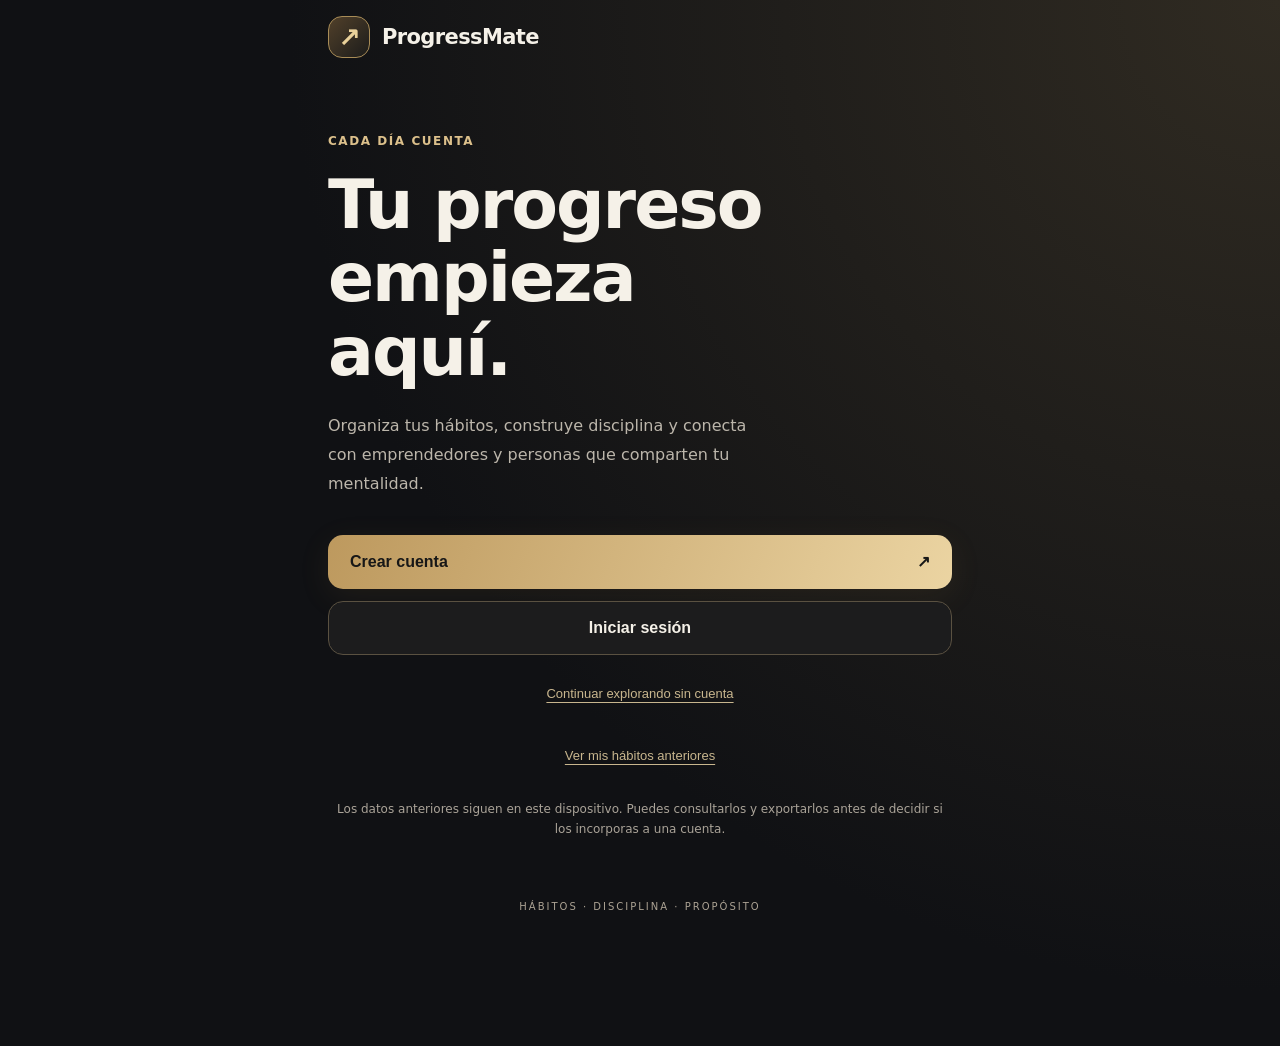
==== commit 483385df: "v0.19.0 Publicar versión local con Cloud Sync desactivado" ====
--- a/mi_progreso_diario.html
+++ b/mi_progreso_diario.html
@@ -12,6 +12,7 @@
   <link rel="icon" type="image/png" sizes="192x192" href="./icons/icon-192.png">
   <script src="./user-storage.js"></script>
   <script src="./migration-ui.js" defer></script>
+  <script src="./habit-transport.js" defer></script>
   <script src="./habit-sync.js" defer></script>
   <script src="./pwa.js" defer></script>
   <style>
@@ -296,13 +297,7 @@
  </div><p class="welcome-footer">HÁBITOS · DISCIPLINA · PROPÓSITO</p>
 </section>
 <div id="application-shell" hidden>
-<aside id="sync-panel" class="card" aria-label="Sincronización de hábitos">
- <p id="sync-status" role="status" aria-live="polite">Guardado en este dispositivo. Inicia sesión para sincronizar.</p>
- <button id="sync-retry" type="button">Sincronizar ahora</button>
- <section id="sync-review" hidden><h3>Confirma las eliminaciones</h3><p id="sync-review-summary"></p><p>La operación todavía no se ha aplicado en Cloud. Exporta antes tus datos si tienes dudas.</p><label><input id="sync-review-consent" type="checkbox">Confirmo que estas eliminaciones son intencionadas.</label><button id="sync-review-accept" type="button" disabled>Confirmar eliminaciones y reintentar</button></section>
- <section id="sync-conflict" hidden><h3>Hay cambios en otro dispositivo</h3><p>No se ha reemplazado ninguna versión. La versión local permanece disponible y la remota no se modificará.</p><p id="sync-conflict-summary"></p><button id="sync-export" type="button">Exportar ambas versiones</button><label><input id="sync-consent" type="checkbox">Conservar la versión remota y archivar mis cambios locales para revisarlos.</label><button id="sync-accept" type="button" disabled>Usar remota y archivar local</button><p>Después puedes volver a aplicar los cambios que necesites. No se combinan listas automáticamente para evitar resucitar hábitos eliminados.</p></section>
-<details><summary>Recuperar una versión anterior</summary><p>Se conservan como máximo 10 versiones anteriores y hasta 30 días. Restaurar crea una revisión nueva; no rebobina la sincronización. Exporta tus datos antes si necesitas una copia duradera.</p><button id="sync-versions" type="button">Consultar mis versiones</button><label>Versión<select id="sync-version"></select></label><label><input id="sync-restore-consent" type="checkbox">Confirmo que quiero recuperar la versión seleccionada.</label><button id="sync-restore" type="button">Recuperar versión</button></details>
-</aside>
+
 <main>
   <aside id="pwaUpdate" class="pwa-update" aria-label="Actualización de la aplicación" hidden>
     <p id="pwaUpdateMessage" role="status">Nueva versión disponible. Puedes actualizar cuando termines.</p>
@@ -310,8 +305,9 @@
   </aside>
   <header class="app-header"><h1>Mi Progreso Diario</h1></header>
   <p class="global-save-status" id="savedStatus" role="status">Comprobando datos guardados…</p>
+  <p id="cloud-sync-summary" class="muted" role="status">Guardado en este dispositivo. Cloud Sync está desactivado en esta versión.</p>
   <section id="inicio" class="app-view" aria-labelledby="inicioTitle">
-    <div class="dashboard-heading"><h2 id="inicioTitle" class="view-title" tabindex="-1">Inicio</h2><p class="version-label">Mi Progreso Diario · v0.17.2</p></div>
+    <div class="dashboard-heading"><h2 id="inicioTitle" class="view-title" tabindex="-1">Inicio</h2><p class="version-label">Mi Progreso Diario · v0.19.0</p></div>
     <div class="dashboard-welcome"><p id="greeting" class="dashboard-greeting"></p><p class="sub" id="dateLabel"></p></div>
     <div class="dashboard-grid">
       <section class="card dashboard-today" aria-labelledby="todayTitle">
@@ -482,6 +478,13 @@
   <section id="settings" class="app-view" hidden aria-labelledby="settingsTitle">
     <button type="button" id="cloud-backSettings" class="secondary-action">← Mi perfil</button>
     <h2 id="settingsTitle" tabindex="-1">Configuración</h2>
+<aside id="sync-panel" class="card" aria-label="Sincronización de hábitos" hidden>
+ <p id="sync-status" role="status" aria-live="polite">Guardado en este dispositivo. Inicia sesión para sincronizar.</p>
+ <button id="sync-retry" type="button">Sincronizar ahora</button>
+ <section id="sync-review" hidden><h3>Confirma las eliminaciones</h3><p id="sync-review-summary"></p><p>La operación todavía no se ha aplicado en Cloud. Exporta antes tus datos si tienes dudas.</p><label><input id="sync-review-consent" type="checkbox">Confirmo que estas eliminaciones son intencionadas.</label><button id="sync-review-accept" type="button" disabled>Confirmar eliminaciones y reintentar</button></section>
+ <section id="sync-conflict" hidden><h3>Hay cambios en otro dispositivo</h3><p>No se ha reemplazado ninguna versión. La versión local permanece disponible y la remota no se modificará.</p><p id="sync-conflict-summary"></p><button id="sync-export" type="button">Exportar ambas versiones</button><label><input id="sync-consent" type="checkbox">Conservar la versión remota y archivar mis cambios locales para revisarlos.</label><button id="sync-accept" type="button" disabled>Usar remota y archivar local</button><p>Después puedes volver a aplicar los cambios que necesites. No se combinan listas automáticamente para evitar resucitar hábitos eliminados.</p></section>
+<details><summary>Recuperar una versión anterior</summary><p>Se conservan como máximo 10 versiones anteriores y hasta 30 días. Restaurar crea una revisión nueva; no rebobina la sincronización. Exporta tus datos antes si necesitas una copia duradera.</p><button id="sync-versions" type="button">Consultar mis versiones</button><label>Versión<select id="sync-version"></select></label><label><input id="sync-restore-consent" type="checkbox">Confirmo que quiero recuperar la versión seleccionada.</label><button id="sync-restore" type="button">Recuperar versión</button></details>
+</aside>
   <section id="legacy-settings" class="card legacy-settings" hidden aria-labelledby="legacy-settings-title">
     <h3 id="legacy-settings-title">Datos de este dispositivo</h3>
     <p id="migration-notice" class="muted" role="status" hidden></p>
@@ -508,7 +511,7 @@
     <button type="button" id="cloud-signout" hidden disabled>Cerrar sesión</button>
   </section>
   </section>
-  <p class="footer">Tus hábitos, fotografía y perfil privado se guardan solo en este navegador y dispositivo. La cuenta opcional y el alias público se gestionan en Supabase. Si borras los datos del navegador, puedes perderlos. La lista de hábitos se mantiene, pero las casillas se reinician cada día.</p>
+  <p class="footer">Hábitos, historial y objetivo se guardan en este dispositivo. Cloud Sync está desactivado en esta versión. La fotografía y el perfil privado siguen siendo locales. La cuenta opcional y el alias público se gestionan en Supabase. Si borras los datos del navegador, puedes perderlos. La lista de hábitos se mantiene, pero las casillas se reinician cada día.</p>
 </main>
 <nav class="bottom-nav" aria-label="Navegación principal">
   <div class="nav-items">
@@ -851,6 +854,7 @@
 <script src="./welcome.js"></script>
 <script src="./legacy-access.js"></script>
 <script src="./supabase-config.public.js"></script>
-<script src="./account.js"></script>
+<script src="./supabase-sdk-2.49.1.js"></script>
+<script src="./account.js" defer></script>
 </body>
 </html>
